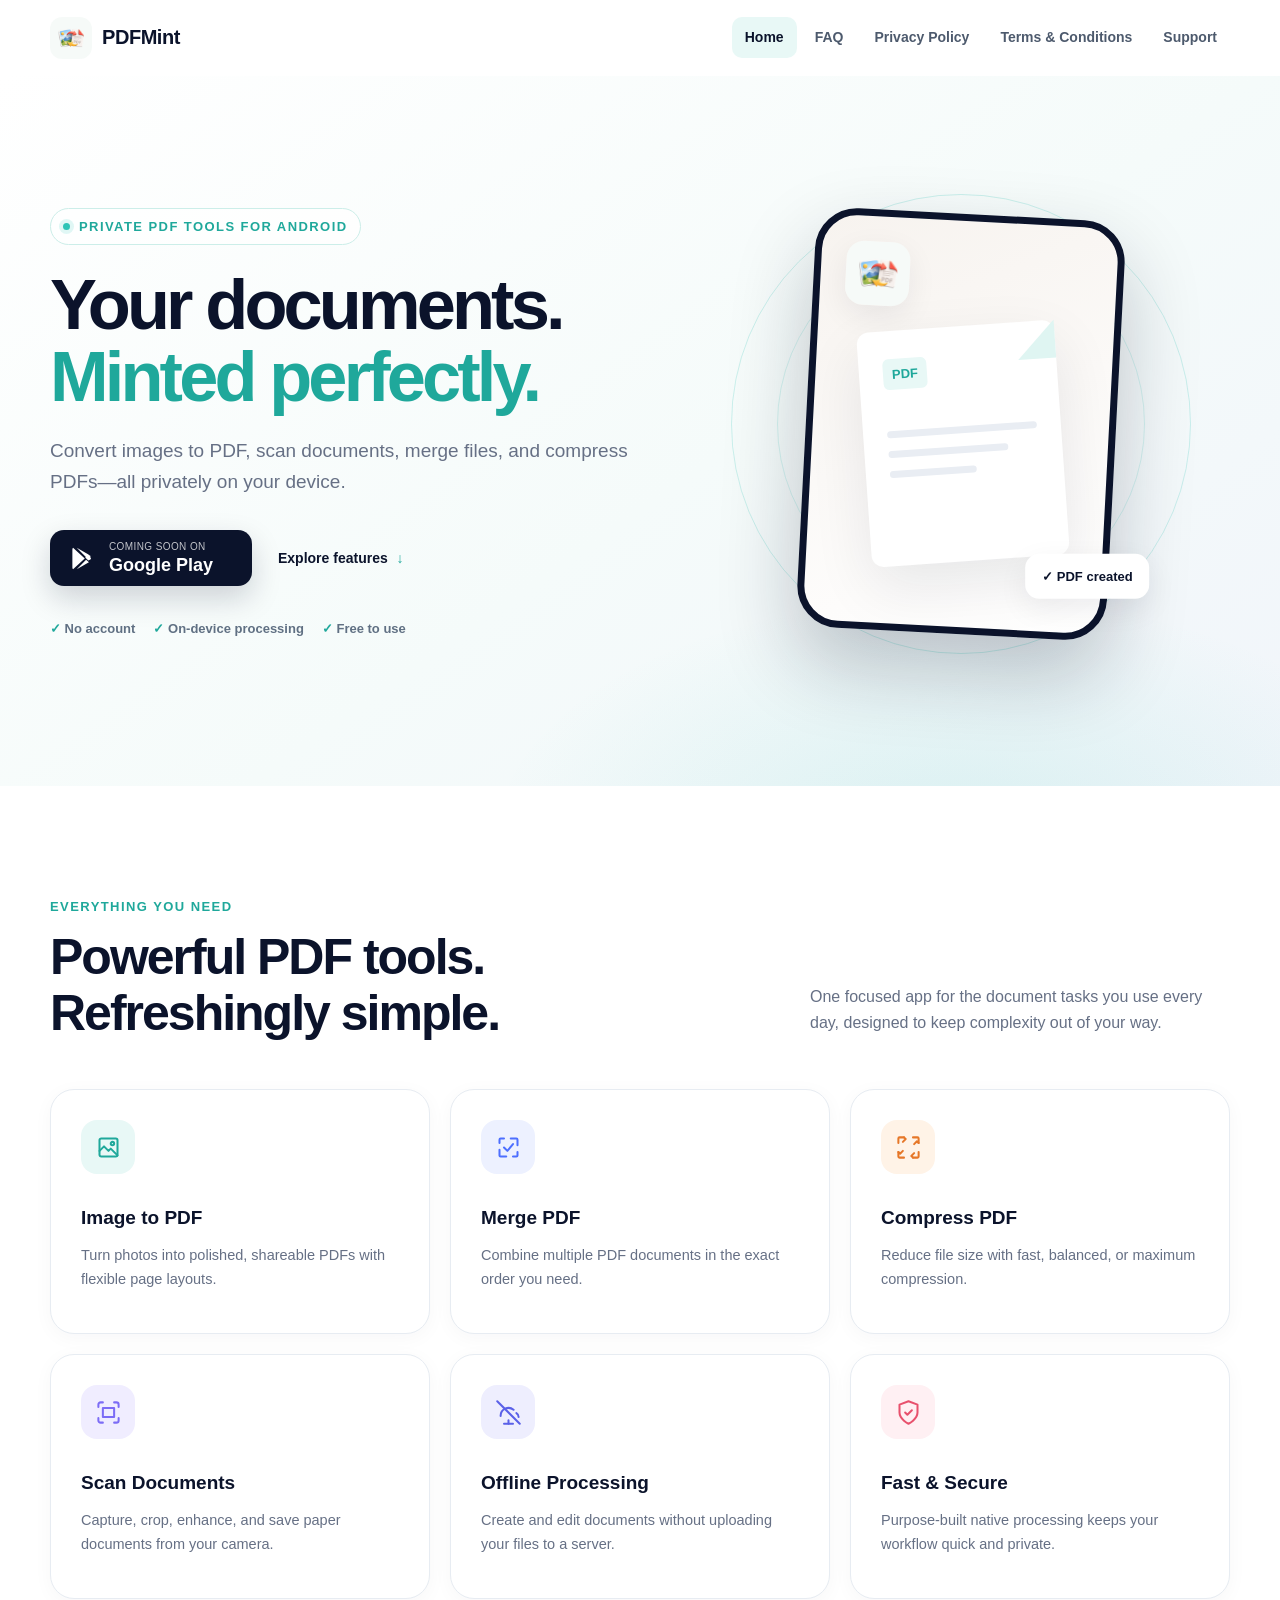
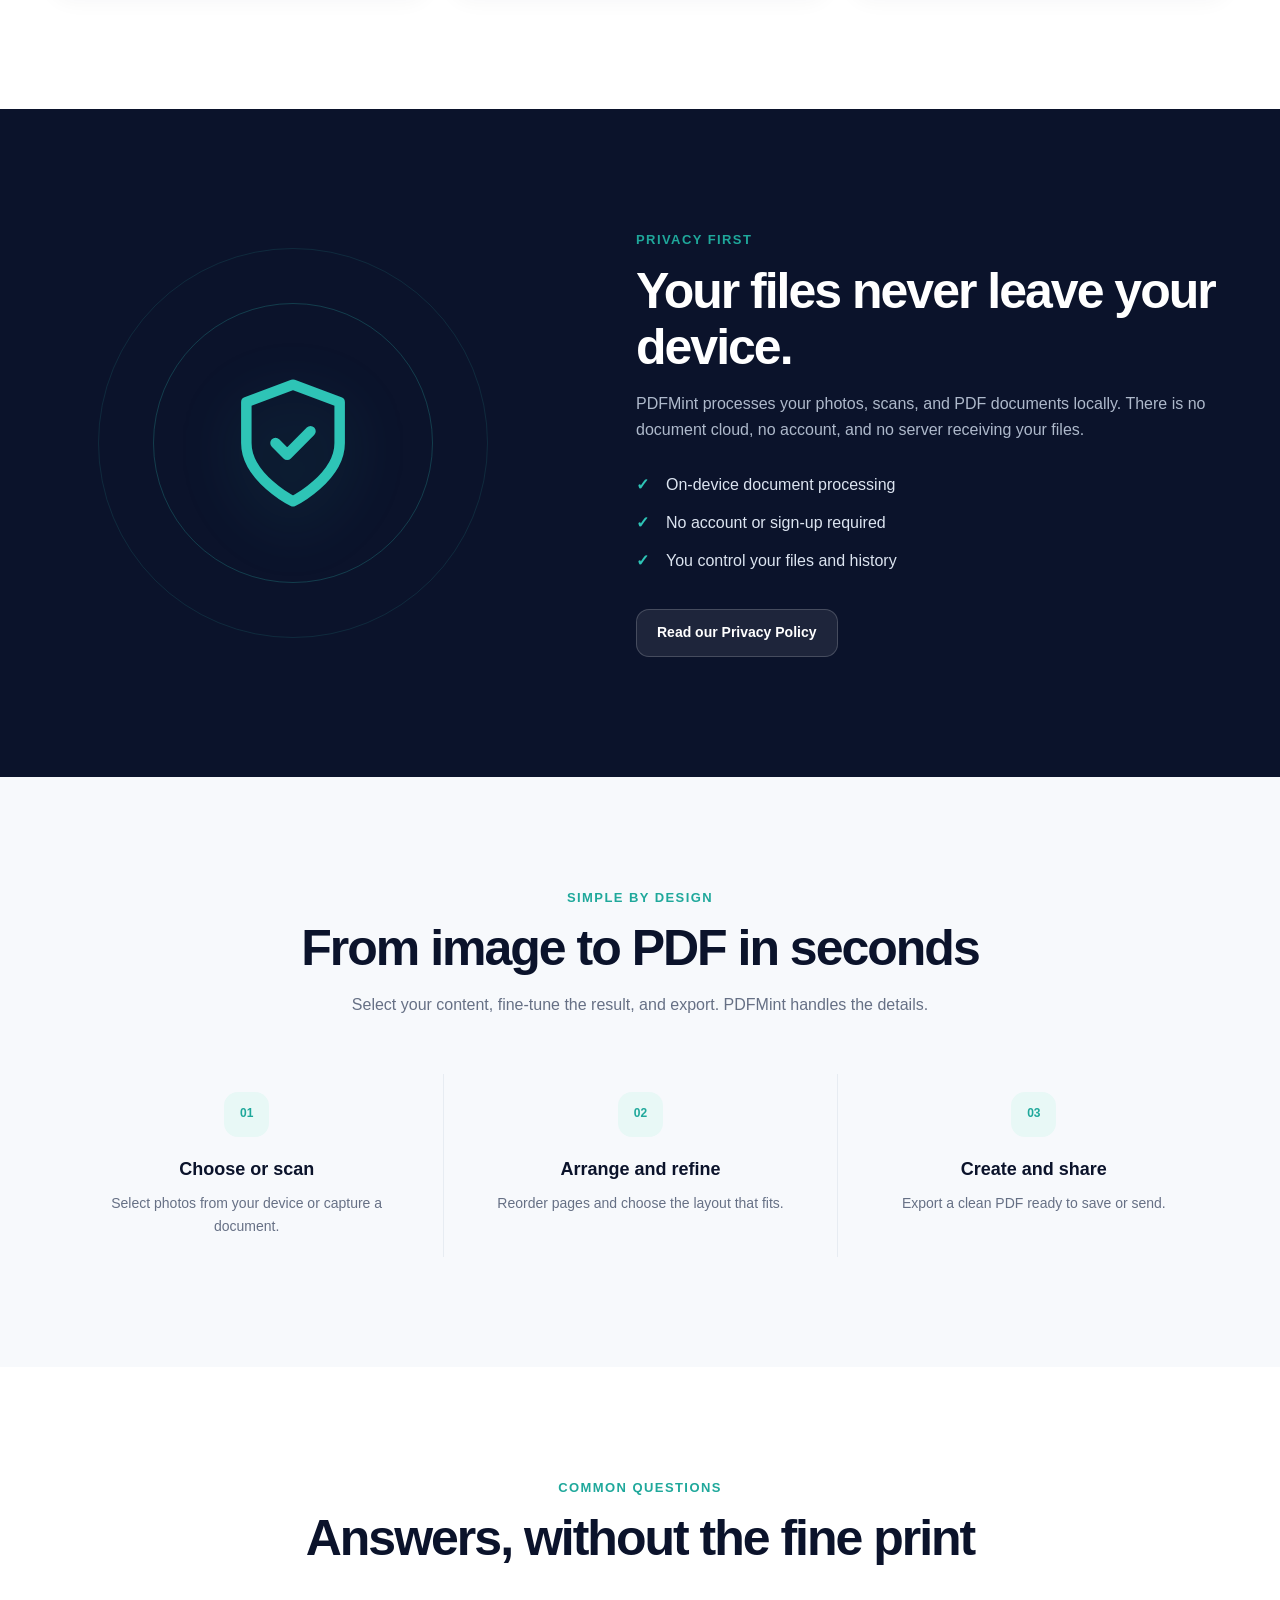
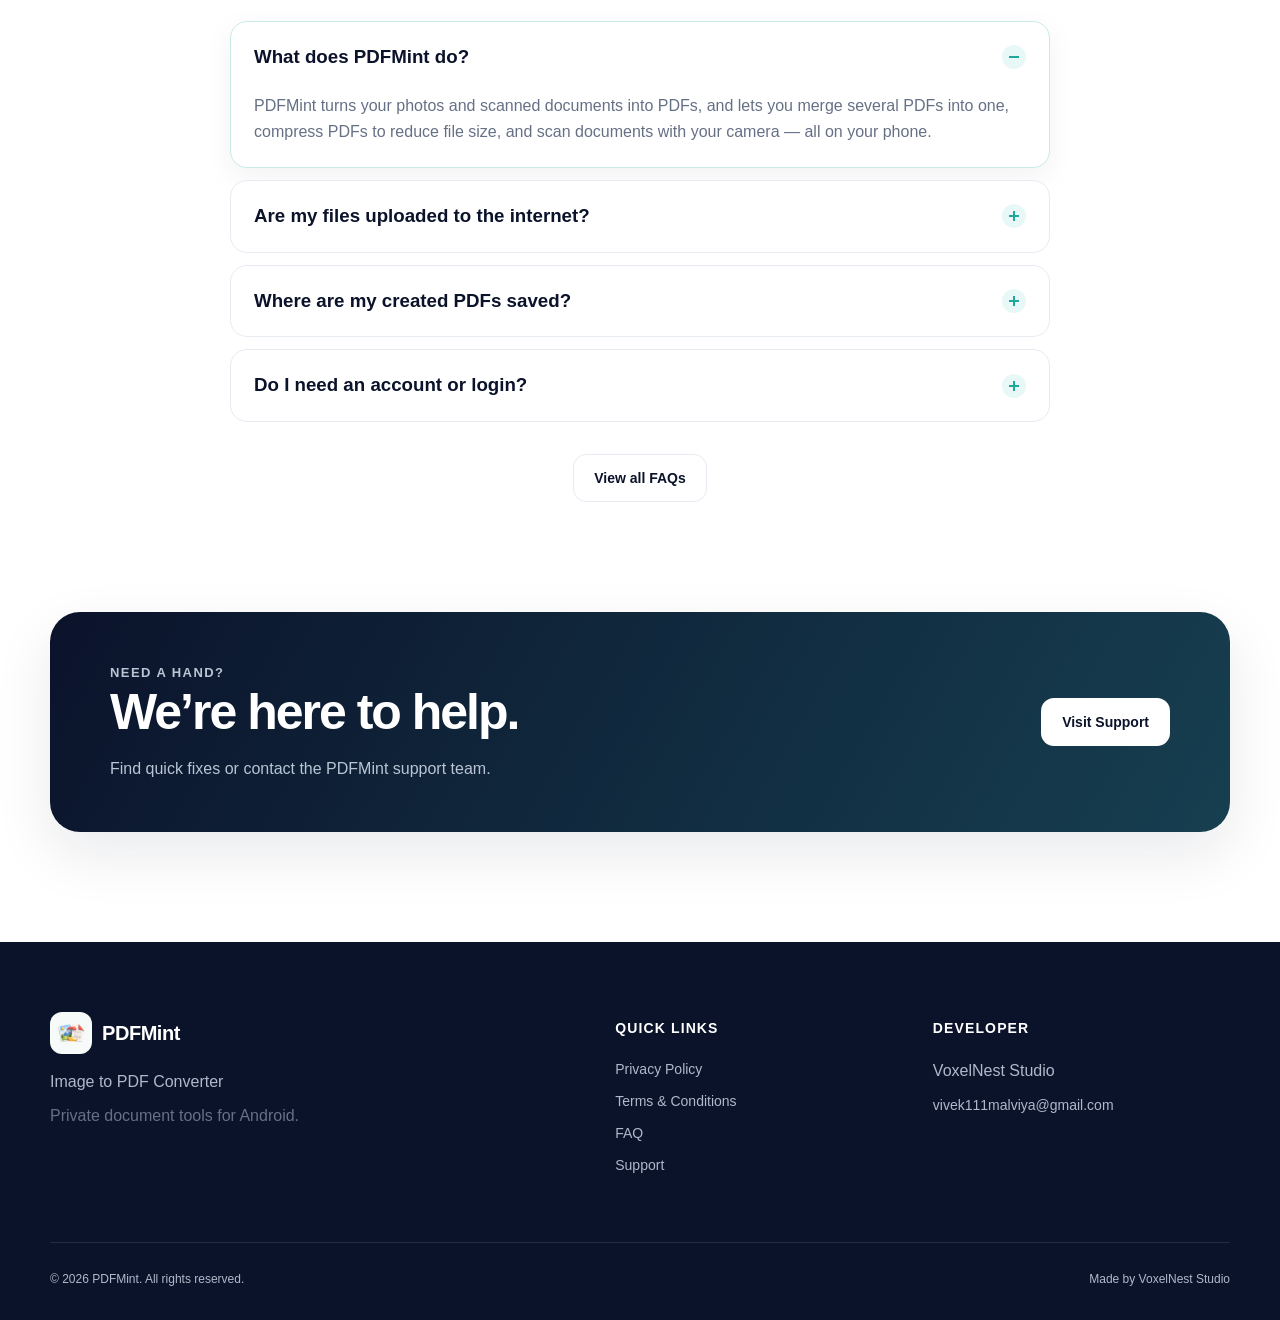
==== index.html @ 6943ca8e "Deploy PDFMint website" ====
<!doctype html>
<html lang="en"><head>
  <meta charset="utf-8"><meta name="viewport" content="width=device-width,initial-scale=1">
  <title>PDFMint — Image to PDF Converter</title><meta name="description" content="Convert images to PDF, scan documents, merge PDFs, and compress files privately on your Android device with PDFMint.">
  <link rel="canonical" href="https://vmalviya2.github.io/PDFMintWeb/"><meta name="theme-color" content="#2ec4b6">
  <meta property="og:type" content="website"><meta property="og:site_name" content="PDFMint"><meta property="og:title" content="PDFMint — Image to PDF Converter"><meta property="og:description" content="Convert images to PDF, scan documents, merge PDFs, and compress files privately on your Android device with PDFMint."><meta property="og:url" content="https://vmalviya2.github.io/PDFMintWeb/"><meta property="og:image" content="https://vmalviya2.github.io/PDFMintWeb/images/logo.png">
  <meta name="twitter:card" content="summary_large_image"><meta name="twitter:title" content="PDFMint — Image to PDF Converter"><meta name="twitter:description" content="Convert images to PDF, scan documents, merge PDFs, and compress files privately on your Android device with PDFMint."><meta name="twitter:image" content="https://vmalviya2.github.io/PDFMintWeb/images/logo.png">
  <link rel="icon" href="favicon.ico" sizes="any"><link rel="icon" type="image/png" href="images/logo.png"><link rel="apple-touch-icon" href="images/logo.png"><link rel="manifest" href="manifest.json"><link rel="stylesheet" href="css/style.css">
  <script type="application/ld+json">{"@context":"https://schema.org","@type":"SoftwareApplication","name":"PDFMint","applicationCategory":"UtilitiesApplication","operatingSystem":"Android","description":"Convert images to PDF, scan documents, merge PDFs, and compress files privately on your Android device with PDFMint.","offers":{"@type":"Offer","price":"0","priceCurrency":"USD"},"author":{"@type":"Organization","name":"VoxelNest Studio"}}</script>
</head><body><header class="site-header" data-header>
  <div class="container nav-wrap">
    <a class="brand" href="index.html" aria-label="PDFMint home"><img src="images/logo.png" alt="" width="42" height="42"><span>PDFMint</span></a>
    <button class="nav-toggle" type="button" aria-label="Open navigation" aria-expanded="false" aria-controls="site-nav" data-nav-toggle><span></span><span></span><span></span></button>
    <nav id="site-nav" class="site-nav" aria-label="Primary navigation" data-nav><a href="index.html" aria-current="page" class="active">Home</a><a href="faq.html">FAQ</a><a href="privacy-policy.html">Privacy Policy</a><a href="terms-and-conditions.html">Terms & Conditions</a><a href="support.html">Support</a></nav>
  </div>
</header><main id="main-content"><section class="hero"><div class="hero-glow"></div><div class="container hero-grid">
    <div class="hero-copy"><div class="eyebrow"><span></span>Private PDF tools for Android</div><h1>Your documents.<br><em>Minted perfectly.</em></h1><p>Convert images to PDF, scan documents, merge files, and compress PDFs—all privately on your device.</p>
    <div class="hero-actions"><span class="store-button disabled" aria-label="Google Play release coming soon"><svg viewBox="0 0 24 24" aria-hidden="true"><path d="M3.6 2.4 14 12 3.6 21.6A2 2 0 0 1 3 20.1V3.9c0-.6.2-1.1.6-1.5Zm11.6 10.7 2.5 2.3-10.8 6.1 8.3-8.4Zm3.8-1.9c.7.4.7 1.2 0 1.6l-1.8 1-2.8-2.6 2.8-2.6 1.8 1Zm-12.1-8.7 10.8 6.1-2.5 2.3-8.3-8.4Z"/></svg><span><small>Coming soon on</small>Google Play</span></span><a class="text-link" href="#features">Explore features <span>↓</span></a></div>
    <div class="trust-row"><span>✓ No account</span><span>✓ On-device processing</span><span>✓ Free to use</span></div></div>
    <div class="hero-visual" aria-hidden="true"><div class="visual-orbit"></div><div class="phone-card"><img src="images/logo.png" alt=""><div class="pdf-sheet"><span>PDF</span><i></i><i></i><i></i></div><div class="success-pill">✓ PDF created</div></div></div>
  </div></section>
  <section class="section" id="features"><div class="container"><div class="section-heading"><div><p class="kicker">Everything you need</p><h2>Powerful PDF tools.<br>Refreshingly simple.</h2></div><p>One focused app for the document tasks you use every day, designed to keep complexity out of your way.</p></div><div class="feature-grid"><article class="feature-card"><div class="feature-icon image"><svg aria-hidden="true" viewBox="0 0 24 24" fill="none" stroke="currentColor" stroke-width="1.8" stroke-linecap="round" stroke-linejoin="round"><path d="M4 5.5A1.5 1.5 0 0 1 5.5 4h13A1.5 1.5 0 0 1 20 5.5v13a1.5 1.5 0 0 1-1.5 1.5h-13A1.5 1.5 0 0 1 4 18.5v-13Z"/><path d="m4 15 4-4 4 4 2-2 6 6"/><circle cx="15.5" cy="8.5" r="1.5"/></svg></div><h3>Image to PDF</h3><p>Turn photos into polished, shareable PDFs with flexible page layouts.</p></article><article class="feature-card"><div class="feature-icon merge"><svg aria-hidden="true" viewBox="0 0 24 24" fill="none" stroke="currentColor" stroke-width="1.8" stroke-linecap="round" stroke-linejoin="round"><path d="M8 4H5a1 1 0 0 0-1 1v3"/><path d="M16 20h3a1 1 0 0 0 1-1v-3"/><path d="M14 4h5a1 1 0 0 1 1 1v5"/><path d="M10 20H5a1 1 0 0 1-1-1v-5"/><path d="m8 12 3 3 5-6"/></svg></div><h3>Merge PDF</h3><p>Combine multiple PDF documents in the exact order you need.</p></article><article class="feature-card"><div class="feature-icon compress"><svg aria-hidden="true" viewBox="0 0 24 24" fill="none" stroke="currentColor" stroke-width="1.8" stroke-linecap="round" stroke-linejoin="round"><path d="m8 3 1.5 1.5L7 7"/><path d="M3 8V4a1 1 0 0 1 1-1h4"/><path d="m16 21-1.5-1.5L17 17"/><path d="M21 16v4a1 1 0 0 1-1 1h-4"/><path d="m21 8-1.5-1.5L17 9"/><path d="M16 3h4a1 1 0 0 1 1 1v4"/><path d="m3 16 1.5 1.5L7 15"/><path d="M8 21H4a1 1 0 0 1-1-1v-4"/></svg></div><h3>Compress PDF</h3><p>Reduce file size with fast, balanced, or maximum compression.</p></article><article class="feature-card"><div class="feature-icon scan"><svg aria-hidden="true" viewBox="0 0 24 24" fill="none" stroke="currentColor" stroke-width="1.8" stroke-linecap="round" stroke-linejoin="round"><path d="M3 7V5a2 2 0 0 1 2-2h2"/><path d="M17 3h2a2 2 0 0 1 2 2v2"/><path d="M21 17v2a2 2 0 0 1-2 2h-2"/><path d="M7 21H5a2 2 0 0 1-2-2v-2"/><path d="M7 8h10v8H7z"/></svg></div><h3>Scan Documents</h3><p>Capture, crop, enhance, and save paper documents from your camera.</p></article><article class="feature-card"><div class="feature-icon offline"><svg aria-hidden="true" viewBox="0 0 24 24" fill="none" stroke="currentColor" stroke-width="1.8" stroke-linecap="round" stroke-linejoin="round"><path d="M12 19v3"/><path d="M8 22h8"/><path d="M5 15a7 7 0 0 1 11.5-5.4"/><path d="M2 2 22 22"/><path d="M19 12.5c1.2.7 2 2 2 3.5"/></svg></div><h3>Offline Processing</h3><p>Create and edit documents without uploading your files to a server.</p></article><article class="feature-card"><div class="feature-icon secure"><svg aria-hidden="true" viewBox="0 0 24 24" fill="none" stroke="currentColor" stroke-width="1.8" stroke-linecap="round" stroke-linejoin="round"><path d="M12 22s8-4 8-10V5l-8-3-8 3v7c0 6 8 10 8 10Z"/><path d="m9 12 2 2 4-4"/></svg></div><h3>Fast & Secure</h3><p>Purpose-built native processing keeps your workflow quick and private.</p></article></div></div></section>
  <section class="privacy-section"><div class="container privacy-grid"><div class="privacy-art"><svg aria-hidden="true" viewBox="0 0 24 24" fill="none" stroke="currentColor" stroke-width="1.8" stroke-linecap="round" stroke-linejoin="round"><path d="M12 22s8-4 8-10V5l-8-3-8 3v7c0 6 8 10 8 10Z"/><path d="m9 12 2 2 4-4"/></svg><div class="privacy-ring one"></div><div class="privacy-ring two"></div></div><div><p class="kicker">Privacy first</p><h2>Your files never leave your device.</h2><p>PDFMint processes your photos, scans, and PDF documents locally. There is no document cloud, no account, and no server receiving your files.</p><ul class="check-list"><li>On-device document processing</li><li>No account or sign-up required</li><li>You control your files and history</li></ul><a class="button secondary" href="privacy-policy.html">Read our Privacy Policy</a></div></div></section>
  <section class="section workflow"><div class="container"><div class="center-heading"><p class="kicker">Simple by design</p><h2>From image to PDF in seconds</h2><p>Select your content, fine-tune the result, and export. PDFMint handles the details.</p></div><div class="steps"><article><span>01</span><h3>Choose or scan</h3><p>Select photos from your device or capture a document.</p></article><article><span>02</span><h3>Arrange and refine</h3><p>Reorder pages and choose the layout that fits.</p></article><article><span>03</span><h3>Create and share</h3><p>Export a clean PDF ready to save or send.</p></article></div></div></section>
  <section class="section faq-preview"><div class="container narrow"><div class="center-heading"><p class="kicker">Common questions</p><h2>Answers, without the fine print</h2></div><div class="accordion-list"><article class="accordion open"><h3><button type="button" aria-expanded="true" aria-controls="faq-panel-0" id="faq-button-0"><span>What does PDFMint do?</span><i aria-hidden="true"></i></button></h3><div class="accordion-panel" id="faq-panel-0" role="region" aria-labelledby="faq-button-0"><div class="accordion-content"><p>PDFMint turns your photos and scanned documents into PDFs, and lets you merge several PDFs into one, compress PDFs to reduce file size, and scan documents with your camera — all on your phone.</p></div></div></article><article class="accordion"><h3><button type="button" aria-expanded="false" aria-controls="faq-panel-1" id="faq-button-1"><span>Are my files uploaded to the internet?</span><i aria-hidden="true"></i></button></h3><div class="accordion-panel" id="faq-panel-1" role="region" aria-labelledby="faq-button-1"><div class="accordion-content"><p>No. All processing happens <strong>on your device</strong>. Your images and PDFs are never uploaded to our servers. Your files stay private to your phone.</p></div></div></article><article class="accordion"><h3><button type="button" aria-expanded="false" aria-controls="faq-panel-2" id="faq-button-2"><span>Where are my created PDFs saved?</span><i aria-hidden="true"></i></button></h3><div class="accordion-panel" id="faq-panel-2" role="region" aria-labelledby="faq-button-2"><div class="accordion-content"><p>They&#39;re saved on your device and listed in the in-app <strong>History</strong> screen, where you can open, share, or delete them anytime.</p></div></div></article><article class="accordion"><h3><button type="button" aria-expanded="false" aria-controls="faq-panel-3" id="faq-button-3"><span>Do I need an account or login?</span><i aria-hidden="true"></i></button></h3><div class="accordion-panel" id="faq-panel-3" role="region" aria-labelledby="faq-button-3"><div class="accordion-content"><p>No. PDFMint works without any sign-up, account, or login.</p></div></div></article></div><div class="center-action"><a class="button secondary" href="faq.html">View all FAQs</a></div></div></section>
  <section class="section support-cta"><div class="container"><div class="cta-card"><div><p class="kicker">Need a hand?</p><h2>We’re here to help.</h2><p>Find quick fixes or contact the PDFMint support team.</p></div><a class="button light" href="support.html">Visit Support</a></div></div></section></main><footer class="site-footer"><div class="container footer-grid">
    <div class="footer-brand"><a class="brand" href="index.html"><img src="images/logo.png" alt="" width="42" height="42"><span>PDFMint</span></a><p>Image to PDF Converter</p><p class="muted">Private document tools for Android.</p></div>
    <div><h2>Quick links</h2><a href="privacy-policy.html">Privacy Policy</a><a href="terms-and-conditions.html">Terms & Conditions</a><a href="faq.html">FAQ</a><a href="support.html">Support</a></div>
    <div><h2>Developer</h2><p>VoxelNest Studio</p><a href="mailto:vivek111malviya@gmail.com">vivek111malviya@gmail.com</a></div>
  </div><div class="container footer-bottom"><p>© 2026 PDFMint. All rights reserved.</p><p>Made by VoxelNest Studio</p></div></footer><script src="js/app.js" defer></script></body></html>
---- css/style.css ----
:root {
  --navy: #0b132b;
  --navy-soft: #1c2541;
  --mint: #2ec4b6;
  --mint-dark: #1fa89b;
  --mint-pale: #e8f8f6;
  --coral: #ff6b6b;
  --ink: #152033;
  --muted: #667085;
  --line: #e7ecf2;
  --surface: #fff;
  --background: #f7f9fc;
  --shadow: 0 22px 60px rgba(11, 19, 43, .09);
  --shadow-soft: 0 10px 30px rgba(11, 19, 43, .07);
  --radius: 24px;
  --container: 1180px;
}

*, *::before, *::after { box-sizing: border-box; }
html { scroll-behavior: smooth; scroll-padding-top: 100px; }
body { margin: 0; color: var(--ink); background: var(--surface); font-family: Inter, ui-sans-serif, -apple-system, BlinkMacSystemFont, "Segoe UI", sans-serif; font-size: 16px; line-height: 1.65; -webkit-font-smoothing: antialiased; }
img, svg { display: block; max-width: 100%; }
a { color: inherit; text-decoration: none; }
button { font: inherit; }
:focus-visible { outline: 3px solid rgba(46, 196, 182, .45); outline-offset: 3px; border-radius: 8px; }
.container { width: min(calc(100% - 40px), var(--container)); margin-inline: auto; }
.narrow { max-width: 820px; }
.muted { color: var(--muted); }

.site-header { position: sticky; z-index: 100; top: 0; height: 76px; border-bottom: 1px solid transparent; background: rgba(255, 255, 255, .82); backdrop-filter: blur(18px); transition: box-shadow .2s, border-color .2s; }
.site-header.scrolled { border-color: var(--line); box-shadow: 0 7px 24px rgba(11, 19, 43, .05); }
.nav-wrap { height: 100%; display: flex; align-items: center; justify-content: space-between; }
.brand { display: inline-flex; align-items: center; gap: 10px; color: var(--navy); font-size: 20px; font-weight: 800; letter-spacing: -.45px; }
.brand img { width: 42px; height: 42px; border-radius: 12px; object-fit: cover; }
.site-nav { display: flex; align-items: center; gap: 5px; }
.site-nav a { padding: 9px 13px; border-radius: 10px; color: #4d5a6d; font-size: 14px; font-weight: 600; transition: color .18s, background .18s; }
.site-nav a:hover, .site-nav a.active { color: var(--navy); background: var(--mint-pale); }
.nav-toggle { display: none; width: 44px; height: 44px; border: 0; border-radius: 12px; background: var(--background); padding: 11px; cursor: pointer; }
.nav-toggle span { display: block; height: 2px; margin: 5px 0; border-radius: 2px; background: var(--navy); transition: transform .2s, opacity .2s; }

.hero { position: relative; overflow: hidden; background: linear-gradient(145deg, #fff 0%, #f5fbfa 55%, #f1f5fa 100%); }
.hero::before { content: ""; position: absolute; inset: auto -15% -45% 35%; height: 75%; background: radial-gradient(ellipse, rgba(46, 196, 182, .13), transparent 65%); }
.hero-grid { min-height: 710px; display: grid; grid-template-columns: 1.05fr .95fr; align-items: center; gap: 48px; padding-block: 70px 85px; }
.eyebrow, .kicker { color: var(--mint-dark); font-size: 13px; font-weight: 800; letter-spacing: .11em; text-transform: uppercase; }
.eyebrow { display: inline-flex; align-items: center; gap: 9px; padding: 7px 12px; border: 1px solid #cceee9; border-radius: 100px; background: rgba(255,255,255,.75); }
.eyebrow span { width: 7px; height: 7px; border-radius: 50%; background: var(--mint); box-shadow: 0 0 0 4px rgba(46,196,182,.14); }
.hero h1 { margin: 24px 0 22px; color: var(--navy); font-size: clamp(50px, 5.5vw, 76px); line-height: 1.02; letter-spacing: -.055em; }
.hero h1 em { color: var(--mint-dark); font-style: normal; }
.hero-copy > p { max-width: 590px; margin: 0; color: var(--muted); font-size: 19px; line-height: 1.65; }
.hero-actions { display: flex; align-items: center; gap: 26px; margin-top: 33px; }
.store-button { min-width: 202px; display: inline-flex; align-items: center; gap: 13px; padding: 11px 19px; border-radius: 14px; background: var(--navy); color: #fff; box-shadow: 0 12px 30px rgba(11,19,43,.18); }
.store-button svg { width: 27px; fill: currentColor; }
.store-button span { font-size: 18px; font-weight: 700; line-height: 1.12; }
.store-button small { display: block; margin-bottom: 2px; font-size: 10px; font-weight: 500; letter-spacing: .04em; text-transform: uppercase; opacity: .75; }
.store-button.disabled { cursor: default; }
.text-link { color: var(--navy); font-size: 14px; font-weight: 700; }
.text-link span { margin-left: 5px; color: var(--mint-dark); }
.trust-row { display: flex; flex-wrap: wrap; gap: 18px; margin-top: 32px; color: #607083; font-size: 13px; font-weight: 600; }
.trust-row span::first-letter { color: var(--mint-dark); }
.hero-visual { position: relative; min-height: 480px; display: grid; place-items: center; }
.visual-orbit { position: absolute; width: 460px; height: 460px; border: 1px solid rgba(46,196,182,.22); border-radius: 50%; }
.visual-orbit::before, .visual-orbit::after { content: ""; position: absolute; border: 1px solid rgba(46,196,182,.17); border-radius: 50%; inset: 45px; }
.visual-orbit::after { inset: 100px; background: rgba(46,196,182,.06); }
.phone-card { position: relative; z-index: 2; width: 310px; height: 420px; border: 7px solid var(--navy); border-radius: 42px; background: linear-gradient(155deg, #f7f3ef, #fff); box-shadow: 0 35px 80px rgba(11,19,43,.24); transform: rotate(3deg); }
.phone-card > img { position: absolute; top: 25px; left: 25px; width: 64px; height: 64px; border-radius: 18px; box-shadow: var(--shadow-soft); }
.pdf-sheet { position: absolute; top: 105px; left: 52px; width: 198px; height: 235px; padding: 28px 24px; border-radius: 12px; background: white; box-shadow: var(--shadow); transform: rotate(-7deg); }
.pdf-sheet::after { content: ""; position: absolute; right: 0; top: 0; border-width: 0 0 38px 38px; border-style: solid; border-color: transparent transparent #dff5f2 transparent; }
.pdf-sheet span { display: inline-block; margin-bottom: 28px; padding: 5px 9px; border-radius: 6px; color: var(--mint-dark); background: var(--mint-pale); font-weight: 800; font-size: 13px; }
.pdf-sheet i { display: block; height: 7px; margin: 13px 0; border-radius: 9px; background: #e9edf3; }
.pdf-sheet i:nth-of-type(2) { width: 80%; }.pdf-sheet i:nth-of-type(3) { width: 58%; }
.success-pill { position: absolute; z-index: 3; right: -48px; bottom: 35px; padding: 12px 17px; border-radius: 14px; color: var(--navy); background: white; box-shadow: var(--shadow-soft); font-size: 13px; font-weight: 800; transform: rotate(-3deg); }

.section { padding-block: 110px; }
.section-heading { display: grid; grid-template-columns: 1.25fr .75fr; gap: 60px; align-items: end; margin-bottom: 48px; }
.kicker { margin: 0 0 12px; }
.section h2, .privacy-section h2, .page-hero h1 { margin: 0; color: var(--navy); font-size: clamp(34px, 4vw, 50px); line-height: 1.12; letter-spacing: -.04em; }
.section-heading > p { margin: 0 0 5px; color: var(--muted); }
.feature-grid { display: grid; grid-template-columns: repeat(3, 1fr); gap: 20px; }
.feature-card { min-height: 245px; padding: 30px; border: 1px solid var(--line); border-radius: var(--radius); background: #fff; box-shadow: 0 4px 20px rgba(11,19,43,.035); transition: transform .22s, box-shadow .22s, border-color .22s; }
.feature-card:hover { transform: translateY(-5px); border-color: #caeae6; box-shadow: var(--shadow-soft); }
.feature-icon { width: 54px; height: 54px; display: grid; place-items: center; margin-bottom: 28px; border-radius: 16px; color: var(--mint-dark); background: var(--mint-pale); }
.feature-icon svg { width: 27px; }
.feature-icon.merge { color: #4d6fff; background: #edf1ff; }.feature-icon.compress { color: #e67728; background: #fff3e7; }.feature-icon.scan { color: #7c6cf6; background: #f0edff; }.feature-icon.offline { color: #5a60e8; background: #eeeefe; }.feature-icon.secure { color: #e8516d; background: #fff0f3; }
.feature-card h3 { margin: 0 0 10px; color: var(--navy); font-size: 19px; }
.feature-card p { margin: 0; color: var(--muted); font-size: 14.5px; }

.privacy-section { overflow: hidden; padding-block: 120px; color: #d5ddeb; background: var(--navy); }
.privacy-grid { display: grid; grid-template-columns: .9fr 1.1fr; align-items: center; gap: 100px; }
.privacy-section h2 { color: white; max-width: 620px; }
.privacy-section p:not(.kicker) { color: #aeb9cb; max-width: 650px; }
.privacy-art { position: relative; height: 360px; display: grid; place-items: center; }
.privacy-art > svg { position: relative; z-index: 2; width: 140px; color: var(--mint); filter: drop-shadow(0 18px 30px rgba(46,196,182,.2)); }
.privacy-ring { position: absolute; width: 280px; height: 280px; border: 1px solid rgba(46,196,182,.24); border-radius: 50%; }
.privacy-ring.two { width: 390px; height: 390px; opacity: .55; }
.check-list { padding: 0; margin: 28px 0 34px; list-style: none; }
.check-list li { position: relative; margin: 12px 0; padding-left: 30px; color: #dce4f0; }
.check-list li::before { content: "✓"; position: absolute; left: 0; color: var(--mint); font-weight: 800; }
.button { display: inline-flex; min-height: 48px; align-items: center; justify-content: center; padding: 11px 20px; border: 1px solid transparent; border-radius: 13px; font-size: 14px; font-weight: 800; transition: transform .18s, box-shadow .18s, background .18s; }
.button:hover { transform: translateY(-2px); }
.button.primary { color: white; background: var(--mint-dark); box-shadow: 0 10px 24px rgba(31,168,155,.2); }
.button.secondary { color: var(--navy); border-color: var(--line); background: white; }
.privacy-section .button.secondary { color: white; border-color: rgba(255,255,255,.18); background: rgba(255,255,255,.08); }
.button.light { color: var(--navy); background: white; }

.workflow { background: var(--background); }
.center-heading { max-width: 700px; margin: 0 auto 55px; text-align: center; }
.center-heading > p:last-child { color: var(--muted); }
.steps { display: grid; grid-template-columns: repeat(3, 1fr); counter-reset: step; }
.steps article { position: relative; padding: 18px 45px; text-align: center; }
.steps article + article { border-left: 1px solid var(--line); }
.steps span { display: inline-grid; width: 45px; height: 45px; place-items: center; margin-bottom: 18px; border-radius: 14px; color: var(--mint-dark); background: var(--mint-pale); font-size: 12px; font-weight: 900; }
.steps h3 { margin: 0 0 8px; color: var(--navy); font-size: 18px; }.steps p { margin: 0; color: var(--muted); font-size: 14px; }
.faq-preview { background: white; }.accordion-list { display: grid; gap: 12px; }
.accordion { overflow: hidden; border: 1px solid var(--line); border-radius: 17px; background: white; transition: border-color .2s, box-shadow .2s; }
.accordion.open { border-color: #c9ebe7; box-shadow: 0 9px 30px rgba(11,19,43,.055); }
.accordion h3 { margin: 0; }
.accordion button { width: 100%; display: flex; align-items: center; justify-content: space-between; gap: 20px; padding: 20px 23px; border: 0; color: var(--navy); background: transparent; text-align: left; font-weight: 750; cursor: pointer; }
.accordion button i { position: relative; flex: 0 0 24px; width: 24px; height: 24px; border-radius: 50%; background: var(--mint-pale); }
.accordion button i::before, .accordion button i::after { content: ""; position: absolute; top: 11px; left: 7px; width: 10px; height: 2px; background: var(--mint-dark); transition: transform .22s; }
.accordion button i::after { transform: rotate(90deg); }.accordion.open button i::after { transform: rotate(0); }
.accordion-panel { display: grid; grid-template-rows: 0fr; transition: grid-template-rows .25s ease; }.accordion.open .accordion-panel { grid-template-rows: 1fr; }
.accordion-content { overflow: hidden; color: var(--muted); }.accordion-content > * { margin: 0; padding: 0 23px 21px; }.accordion-content ul { margin-left: 43px; padding-left: 15px; }
.center-action { margin-top: 32px; text-align: center; }
.support-cta { padding-top: 0; }.cta-card { display: flex; align-items: center; justify-content: space-between; gap: 30px; padding: 50px 60px; border-radius: 30px; color: #dce6ef; background: linear-gradient(120deg, var(--navy), #163f50); box-shadow: var(--shadow); }.cta-card h2 { color: white; }.cta-card p { margin-bottom: 0; color: #b9c5d5; }

.page-hero { padding: 82px 0 70px; text-align: center; background: linear-gradient(145deg, #f4fbfa, #f7f9fc); border-bottom: 1px solid var(--line); }
.page-hero h1 { max-width: 780px; margin-inline: auto; }
.page-hero > .container > p:not(.kicker):not(.updated) { max-width: 620px; margin: 20px auto 0; color: var(--muted); font-size: 18px; }
.page-hero .updated { display: inline-block; margin: 20px 0 0; padding: 6px 12px; border-radius: 100px; color: #667085; background: white; border: 1px solid var(--line); font-size: 12px; font-weight: 700; }
.content-section { padding-block: 72px 110px; background: white; }
.prose { color: #4b596d; }
.prose > :first-child { margin-top: 0; }
.prose h2 { margin: 52px 0 15px; padding-top: 4px; color: var(--navy); font-size: 27px; line-height: 1.25; letter-spacing: -.025em; }
.prose h3 { margin: 30px 0 10px; color: var(--navy); font-size: 19px; }
.prose p { margin: 0 0 18px; }.prose ul, .prose ol { margin: 0 0 24px; padding-left: 24px; }.prose li { margin: 7px 0; padding-left: 4px; }.prose strong { color: #26354a; }.prose a { color: var(--mint-dark); font-weight: 650; text-decoration: underline; text-decoration-color: rgba(31,168,155,.35); text-underline-offset: 3px; }.prose hr { height: 1px; margin: 42px 0; border: 0; background: var(--line); }.prose em { color: #778397; }.prose code { padding: 2px 6px; border-radius: 5px; background: #f0f3f7; font-size: .9em; }.prose pre { overflow: auto; padding: 20px; border-radius: 14px; color: #dce4ef; background: var(--navy); }
.accordion-list.full { gap: 14px; }.accordion-list.full .accordion button { padding: 23px 25px; font-size: 16px; }.accordion-list.full .accordion-content > * { padding-inline: 25px; }
.help-strip { display: flex; justify-content: space-between; align-items: center; gap: 25px; margin-top: 50px; padding: 32px; border-radius: 22px; background: var(--background); }.help-strip h2 { margin: 0; color: var(--navy); font-size: 21px; }.help-strip p { margin: 3px 0 0; color: var(--muted); }
.support-layout { display: grid; grid-template-columns: 350px 1fr; align-items: start; gap: 70px; }.contact-card { position: sticky; top: 105px; padding: 31px; border: 1px solid #cdece8; border-radius: 24px; background: linear-gradient(145deg, #f1fbfa, white); box-shadow: var(--shadow-soft); }.mail-icon { width: 52px; height: 52px; display: grid; place-items: center; margin-bottom: 24px; border-radius: 16px; color: white; background: var(--mint-dark); font-size: 24px; font-weight: 800; }.contact-card h2 { margin: 0 0 10px; color: var(--navy); font-size: 25px; }.contact-card > p:not(.kicker) { color: var(--muted); font-size: 14px; }.full-button { width: 100%; margin: 13px 0; }.email-link { display: block; overflow-wrap: anywhere; color: var(--mint-dark); font-size: 13px; font-weight: 700; text-align: center; }.support-prose h2:first-of-type, .support-prose > p:first-of-type, .support-prose > hr:first-of-type { display: none; }

.site-footer { padding: 70px 0 24px; color: #aeb9ca; background: var(--navy); }.site-footer .brand { color: white; }.footer-grid { display: grid; grid-template-columns: 2fr 1fr 1.2fr; gap: 70px; }.site-footer h2 { margin: 5px 0 18px; color: white; font-size: 14px; text-transform: uppercase; letter-spacing: .08em; }.site-footer p { margin: 7px 0; }.site-footer a:not(.brand) { display: block; width: fit-content; margin: 9px 0; font-size: 14px; transition: color .15s; }.site-footer a:hover { color: var(--mint); }.footer-bottom { display: flex; justify-content: space-between; margin-top: 55px; padding-top: 20px; border-top: 1px solid rgba(255,255,255,.1); font-size: 12px; }
.not-found { min-height: 65vh; display: grid; place-items: center; padding: 60px 20px; text-align: center; }.not-found span { color: var(--mint-dark); font-size: 14px; font-weight: 900; letter-spacing: .15em; }.not-found h1 { margin: 8px 0; color: var(--navy); font-size: clamp(38px, 6vw, 60px); letter-spacing: -.045em; }.not-found p { margin: 0 0 28px; color: var(--muted); }

@media (max-width: 900px) {
  .hero-grid { grid-template-columns: 1fr; text-align: center; padding-top: 80px; }.hero-copy > p { margin-inline: auto; }.hero-actions, .trust-row { justify-content: center; }.hero-visual { min-height: 420px; }.feature-grid { grid-template-columns: repeat(2, 1fr); }.privacy-grid { grid-template-columns: 1fr; gap: 45px; }.privacy-art { height: 280px; }.section-heading { grid-template-columns: 1fr; gap: 18px; }.support-layout { grid-template-columns: 1fr; gap: 35px; }.contact-card { position: static; }.footer-grid { grid-template-columns: 1.4fr 1fr; }.footer-grid > div:last-child { grid-column: 1 / -1; }
}

@media (max-width: 700px) {
  .site-header { height: 68px; }.nav-toggle { display: block; }.site-nav { position: absolute; top: 68px; left: 20px; right: 20px; display: grid; visibility: hidden; padding: 10px; border: 1px solid var(--line); border-radius: 16px; background: white; box-shadow: var(--shadow); opacity: 0; transform: translateY(-8px); transition: opacity .18s, transform .18s, visibility .18s; }.site-nav.open { visibility: visible; opacity: 1; transform: none; }.site-nav a { padding: 12px 14px; }.nav-toggle.open span:nth-child(1) { transform: translateY(7px) rotate(45deg); }.nav-toggle.open span:nth-child(2) { opacity: 0; }.nav-toggle.open span:nth-child(3) { transform: translateY(-7px) rotate(-45deg); }
  .hero-grid { min-height: auto; padding-block: 65px; }.hero h1 { font-size: clamp(42px, 13vw, 60px); }.hero-copy > p { font-size: 17px; }.hero-actions { flex-direction: column; gap: 18px; }.trust-row { gap: 8px 16px; }.hero-visual { min-height: 370px; transform: scale(.86); margin: -15px 0; }.visual-orbit { width: 390px; height: 390px; }.section { padding-block: 78px; }.feature-grid { grid-template-columns: 1fr; }.feature-card { min-height: auto; }.privacy-section { padding-block: 80px; }.privacy-grid { gap: 20px; }.privacy-ring.two { width: 330px; height: 330px; }.steps { grid-template-columns: 1fr; gap: 0; }.steps article { padding: 24px 30px; }.steps article + article { border-top: 1px solid var(--line); border-left: 0; }.cta-card { align-items: flex-start; flex-direction: column; padding: 36px 30px; }.page-hero { padding-block: 62px 55px; }.content-section { padding-block: 52px 80px; }.prose h2 { margin-top: 42px; font-size: 24px; }.help-strip { align-items: flex-start; flex-direction: column; }.footer-grid { grid-template-columns: 1fr; gap: 36px; }.footer-grid > div:last-child { grid-column: auto; }.footer-bottom { align-items: flex-start; flex-direction: column; gap: 4px; }.footer-bottom p { margin: 2px 0; }
}

@media (prefers-reduced-motion: reduce) { *, *::before, *::after { scroll-behavior: auto !important; transition-duration: .01ms !important; animation-duration: .01ms !important; animation-iteration-count: 1 !important; } }
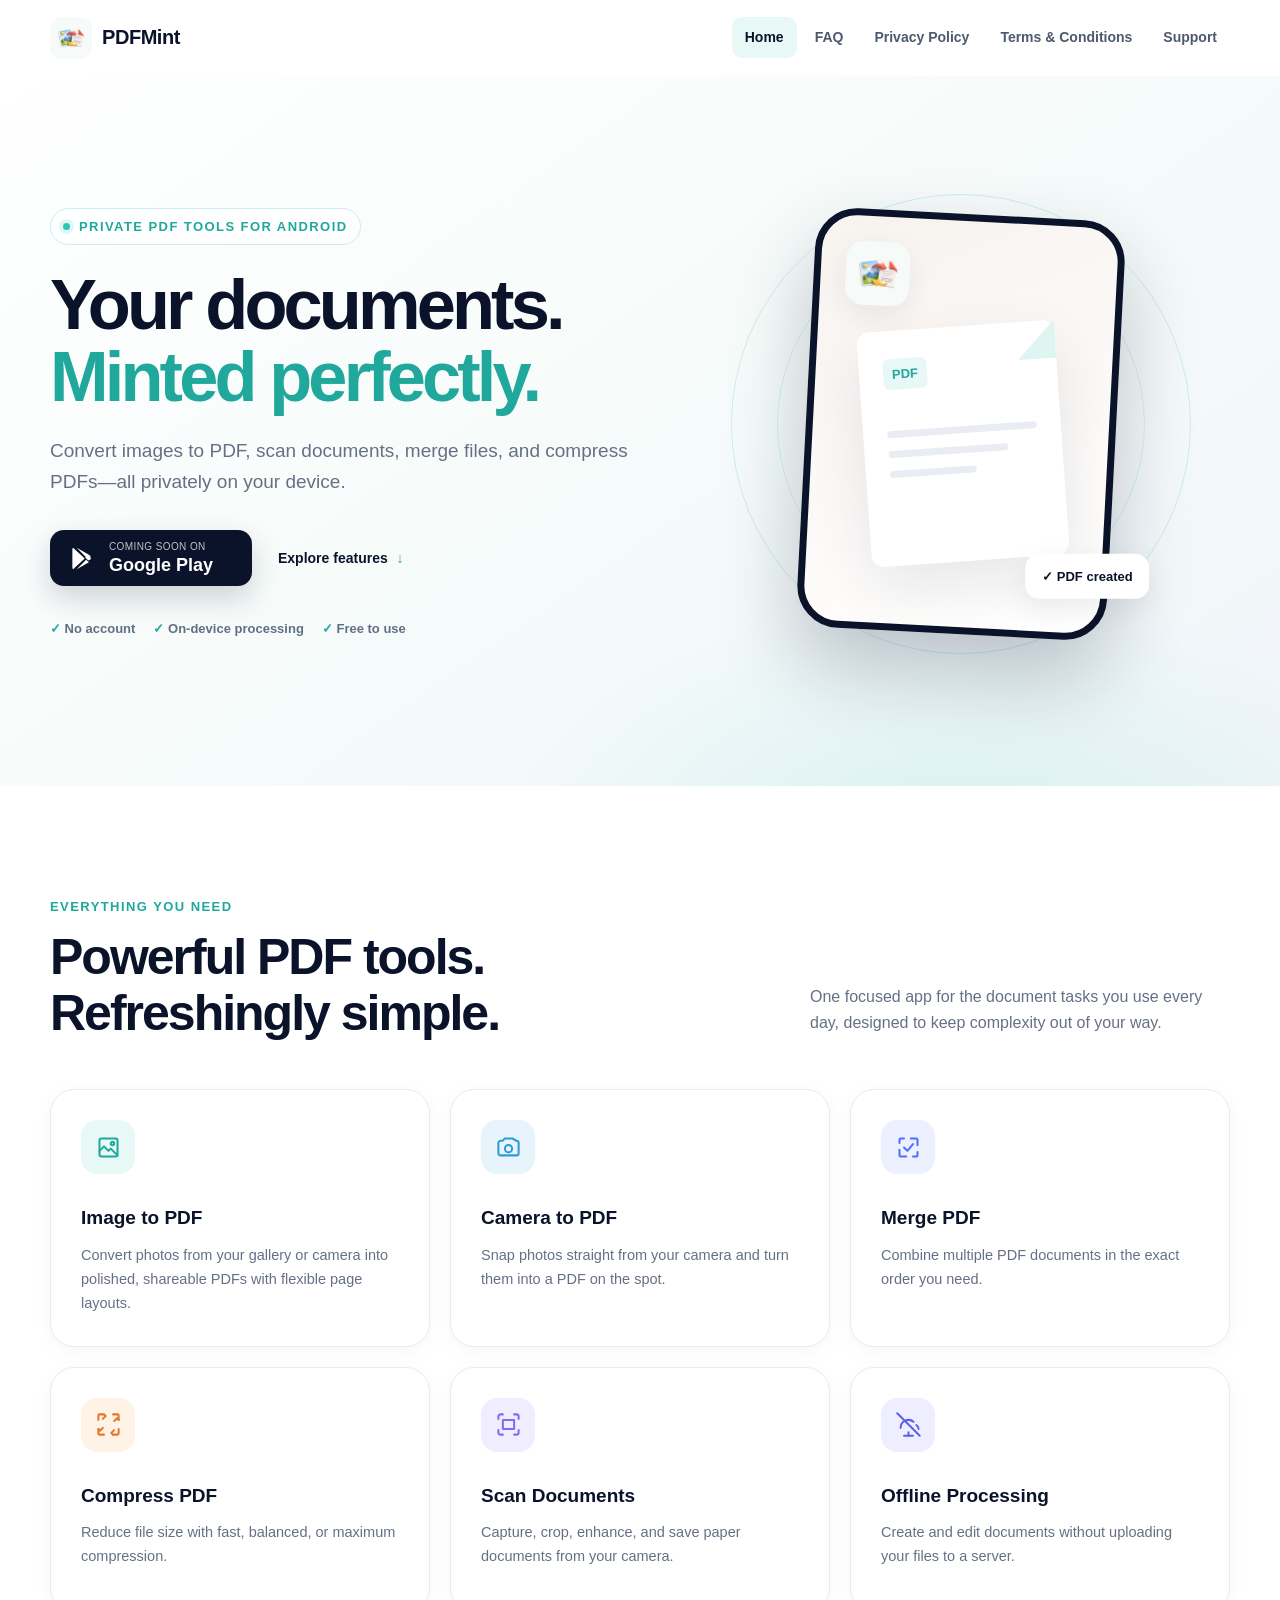
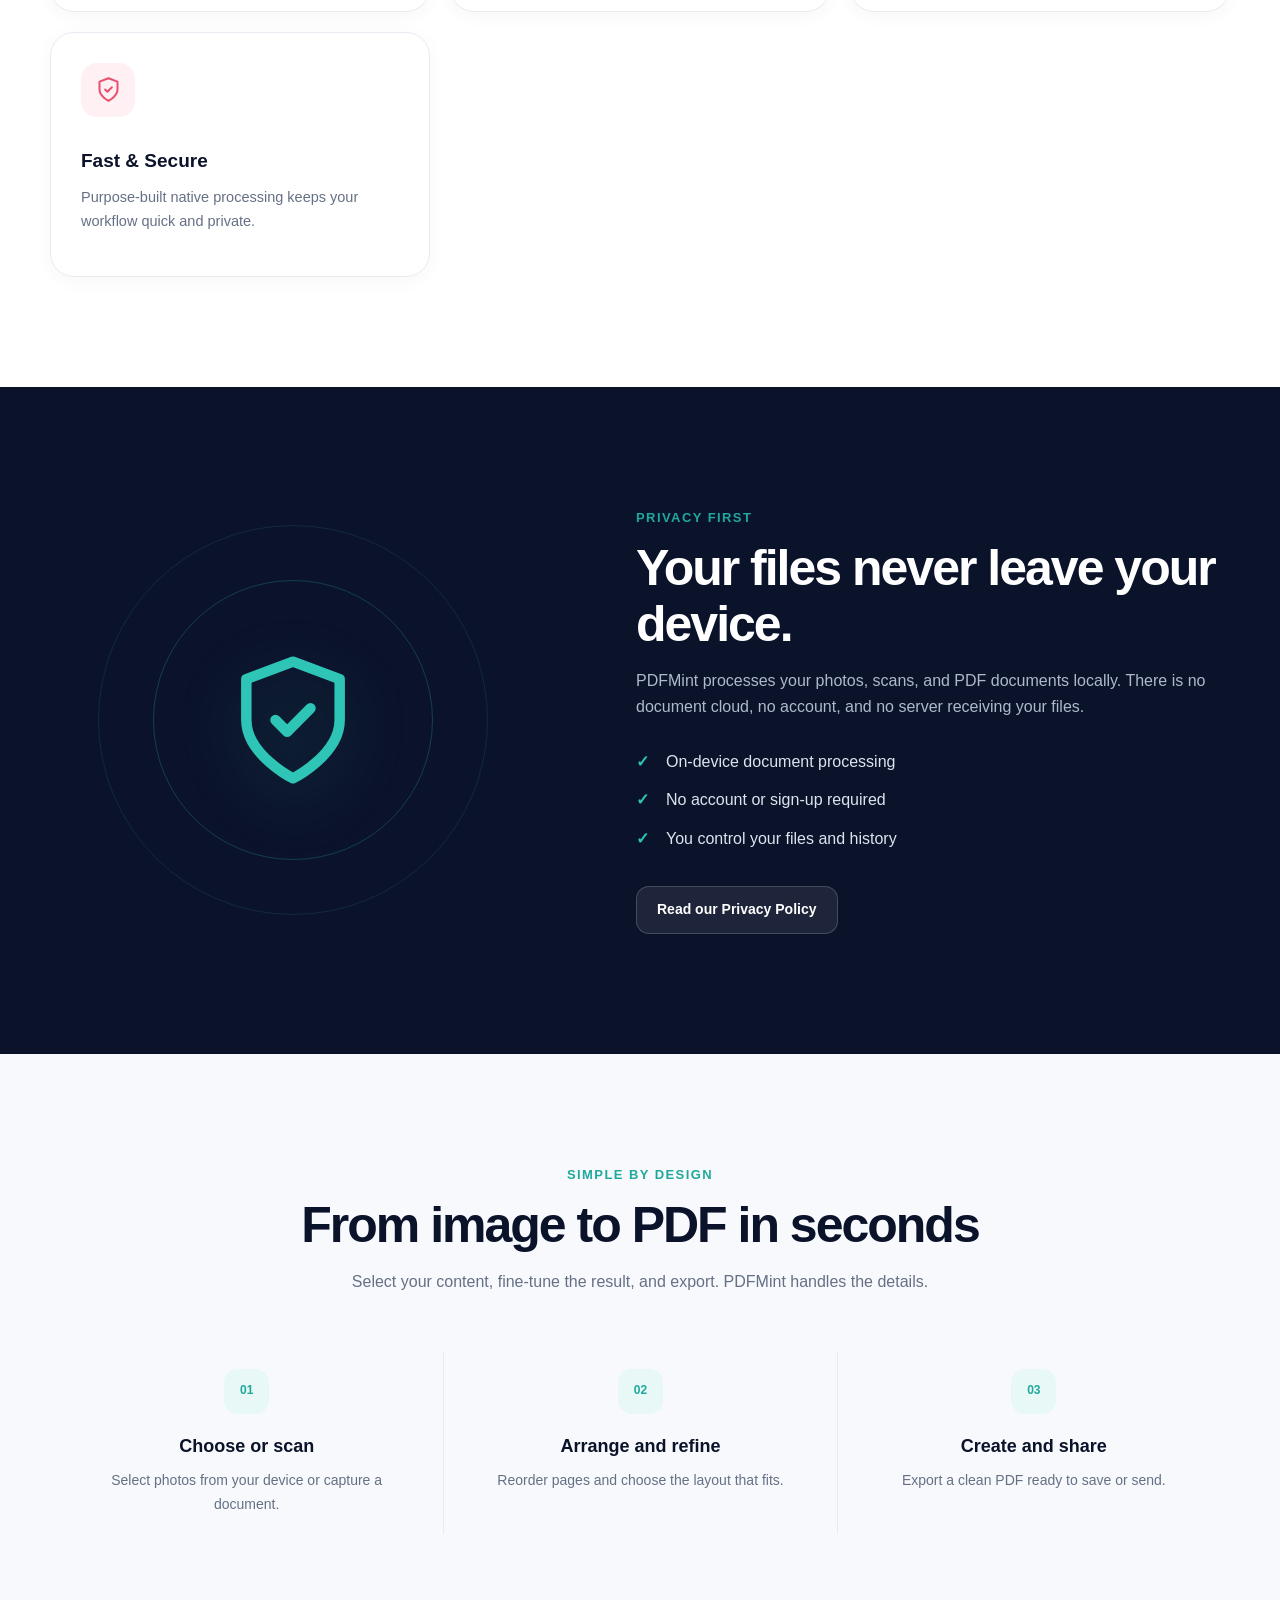
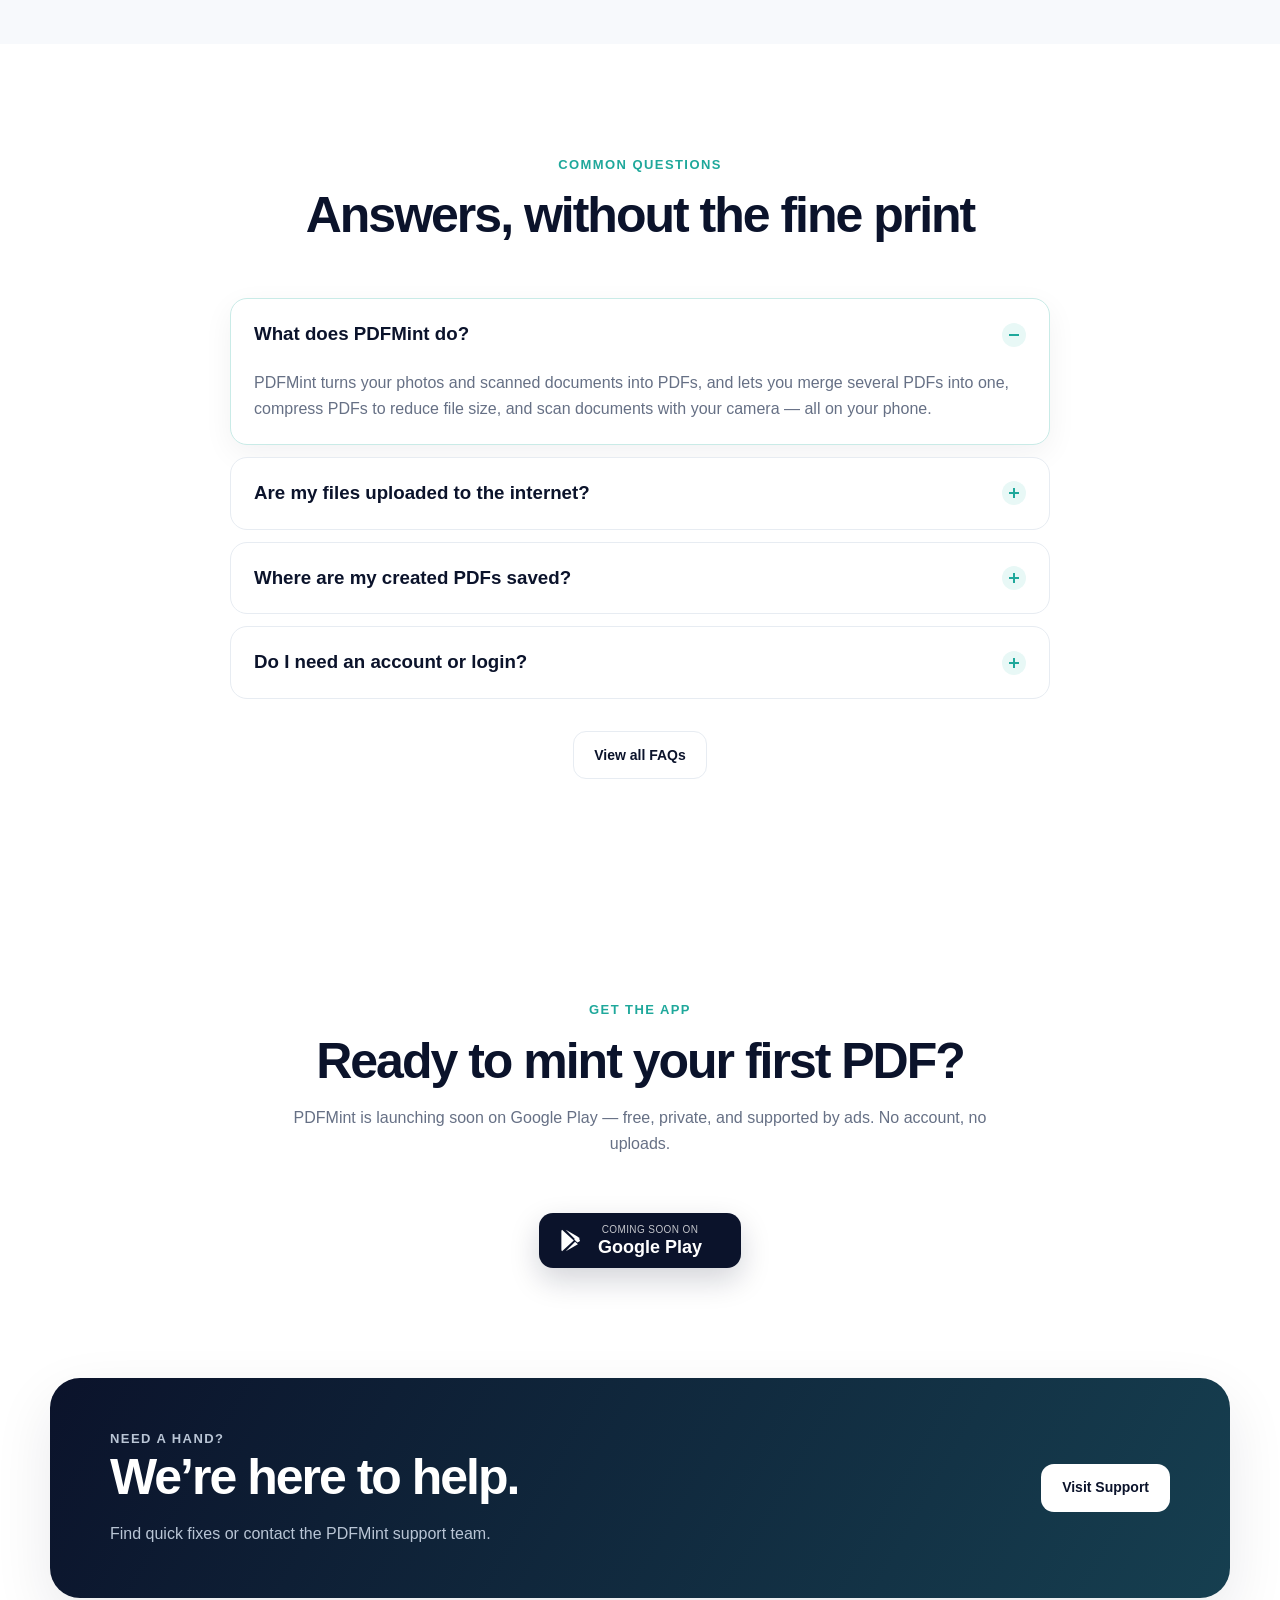
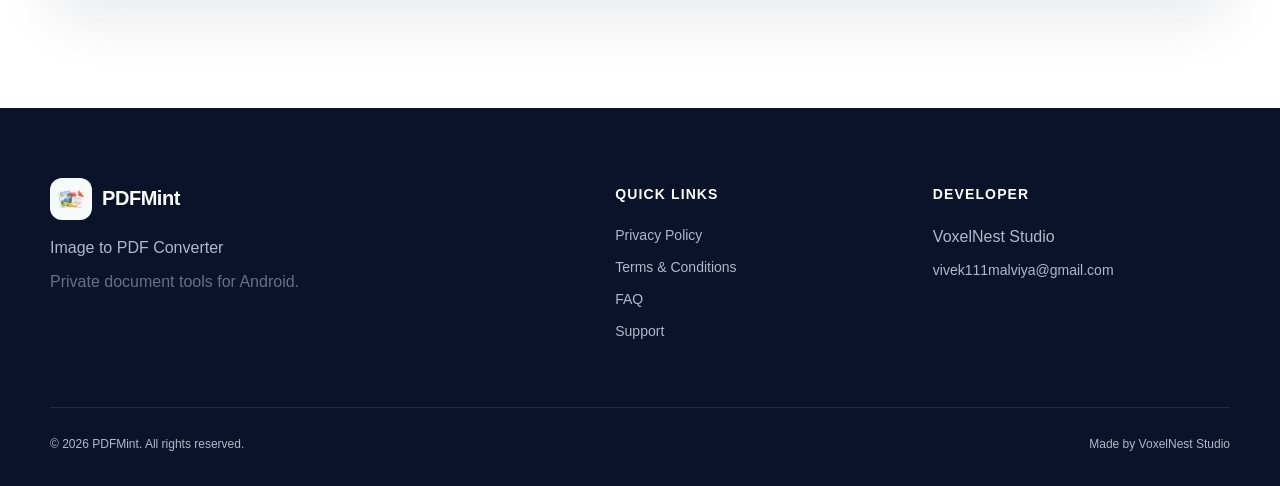
==== commit f04e0705: "Improve website content to match app: clean legal pages, add Camera-to-PDF & download CTA, expand FA" ====
--- a/index.html
+++ b/index.html
@@ -2,9 +2,9 @@
 <html lang="en"><head>
   <meta charset="utf-8"><meta name="viewport" content="width=device-width,initial-scale=1">
   <title>PDFMint — Image to PDF Converter</title><meta name="description" content="Convert images to PDF, scan documents, merge PDFs, and compress files privately on your Android device with PDFMint.">
-  <link rel="canonical" href="https://vmalviya2.github.io/PDFMintWeb/"><meta name="theme-color" content="#2ec4b6">
-  <meta property="og:type" content="website"><meta property="og:site_name" content="PDFMint"><meta property="og:title" content="PDFMint — Image to PDF Converter"><meta property="og:description" content="Convert images to PDF, scan documents, merge PDFs, and compress files privately on your Android device with PDFMint."><meta property="og:url" content="https://vmalviya2.github.io/PDFMintWeb/"><meta property="og:image" content="https://vmalviya2.github.io/PDFMintWeb/images/logo.png">
-  <meta name="twitter:card" content="summary_large_image"><meta name="twitter:title" content="PDFMint — Image to PDF Converter"><meta name="twitter:description" content="Convert images to PDF, scan documents, merge PDFs, and compress files privately on your Android device with PDFMint."><meta name="twitter:image" content="https://vmalviya2.github.io/PDFMintWeb/images/logo.png">
+  <link rel="canonical" href="https://vmalviya2.github.io/pdfmint-website/"><meta name="theme-color" content="#2ec4b6">
+  <meta property="og:type" content="website"><meta property="og:site_name" content="PDFMint"><meta property="og:title" content="PDFMint — Image to PDF Converter"><meta property="og:description" content="Convert images to PDF, scan documents, merge PDFs, and compress files privately on your Android device with PDFMint."><meta property="og:url" content="https://vmalviya2.github.io/pdfmint-website/"><meta property="og:image" content="https://vmalviya2.github.io/pdfmint-website/images/logo.png">
+  <meta name="twitter:card" content="summary_large_image"><meta name="twitter:title" content="PDFMint — Image to PDF Converter"><meta name="twitter:description" content="Convert images to PDF, scan documents, merge PDFs, and compress files privately on your Android device with PDFMint."><meta name="twitter:image" content="https://vmalviya2.github.io/pdfmint-website/images/logo.png">
   <link rel="icon" href="favicon.ico" sizes="any"><link rel="icon" type="image/png" href="images/logo.png"><link rel="apple-touch-icon" href="images/logo.png"><link rel="manifest" href="manifest.json"><link rel="stylesheet" href="css/style.css">
   <script type="application/ld+json">{"@context":"https://schema.org","@type":"SoftwareApplication","name":"PDFMint","applicationCategory":"UtilitiesApplication","operatingSystem":"Android","description":"Convert images to PDF, scan documents, merge PDFs, and compress files privately on your Android device with PDFMint.","offers":{"@type":"Offer","price":"0","priceCurrency":"USD"},"author":{"@type":"Organization","name":"VoxelNest Studio"}}</script>
 </head><body><header class="site-header" data-header>
@@ -19,11 +19,11 @@
     <div class="trust-row"><span>✓ No account</span><span>✓ On-device processing</span><span>✓ Free to use</span></div></div>
     <div class="hero-visual" aria-hidden="true"><div class="visual-orbit"></div><div class="phone-card"><img src="images/logo.png" alt=""><div class="pdf-sheet"><span>PDF</span><i></i><i></i><i></i></div><div class="success-pill">✓ PDF created</div></div></div>
   </div></section>
-  <section class="section" id="features"><div class="container"><div class="section-heading"><div><p class="kicker">Everything you need</p><h2>Powerful PDF tools.<br>Refreshingly simple.</h2></div><p>One focused app for the document tasks you use every day, designed to keep complexity out of your way.</p></div><div class="feature-grid"><article class="feature-card"><div class="feature-icon image"><svg aria-hidden="true" viewBox="0 0 24 24" fill="none" stroke="currentColor" stroke-width="1.8" stroke-linecap="round" stroke-linejoin="round"><path d="M4 5.5A1.5 1.5 0 0 1 5.5 4h13A1.5 1.5 0 0 1 20 5.5v13a1.5 1.5 0 0 1-1.5 1.5h-13A1.5 1.5 0 0 1 4 18.5v-13Z"/><path d="m4 15 4-4 4 4 2-2 6 6"/><circle cx="15.5" cy="8.5" r="1.5"/></svg></div><h3>Image to PDF</h3><p>Turn photos into polished, shareable PDFs with flexible page layouts.</p></article><article class="feature-card"><div class="feature-icon merge"><svg aria-hidden="true" viewBox="0 0 24 24" fill="none" stroke="currentColor" stroke-width="1.8" stroke-linecap="round" stroke-linejoin="round"><path d="M8 4H5a1 1 0 0 0-1 1v3"/><path d="M16 20h3a1 1 0 0 0 1-1v-3"/><path d="M14 4h5a1 1 0 0 1 1 1v5"/><path d="M10 20H5a1 1 0 0 1-1-1v-5"/><path d="m8 12 3 3 5-6"/></svg></div><h3>Merge PDF</h3><p>Combine multiple PDF documents in the exact order you need.</p></article><article class="feature-card"><div class="feature-icon compress"><svg aria-hidden="true" viewBox="0 0 24 24" fill="none" stroke="currentColor" stroke-width="1.8" stroke-linecap="round" stroke-linejoin="round"><path d="m8 3 1.5 1.5L7 7"/><path d="M3 8V4a1 1 0 0 1 1-1h4"/><path d="m16 21-1.5-1.5L17 17"/><path d="M21 16v4a1 1 0 0 1-1 1h-4"/><path d="m21 8-1.5-1.5L17 9"/><path d="M16 3h4a1 1 0 0 1 1 1v4"/><path d="m3 16 1.5 1.5L7 15"/><path d="M8 21H4a1 1 0 0 1-1-1v-4"/></svg></div><h3>Compress PDF</h3><p>Reduce file size with fast, balanced, or maximum compression.</p></article><article class="feature-card"><div class="feature-icon scan"><svg aria-hidden="true" viewBox="0 0 24 24" fill="none" stroke="currentColor" stroke-width="1.8" stroke-linecap="round" stroke-linejoin="round"><path d="M3 7V5a2 2 0 0 1 2-2h2"/><path d="M17 3h2a2 2 0 0 1 2 2v2"/><path d="M21 17v2a2 2 0 0 1-2 2h-2"/><path d="M7 21H5a2 2 0 0 1-2-2v-2"/><path d="M7 8h10v8H7z"/></svg></div><h3>Scan Documents</h3><p>Capture, crop, enhance, and save paper documents from your camera.</p></article><article class="feature-card"><div class="feature-icon offline"><svg aria-hidden="true" viewBox="0 0 24 24" fill="none" stroke="currentColor" stroke-width="1.8" stroke-linecap="round" stroke-linejoin="round"><path d="M12 19v3"/><path d="M8 22h8"/><path d="M5 15a7 7 0 0 1 11.5-5.4"/><path d="M2 2 22 22"/><path d="M19 12.5c1.2.7 2 2 2 3.5"/></svg></div><h3>Offline Processing</h3><p>Create and edit documents without uploading your files to a server.</p></article><article class="feature-card"><div class="feature-icon secure"><svg aria-hidden="true" viewBox="0 0 24 24" fill="none" stroke="currentColor" stroke-width="1.8" stroke-linecap="round" stroke-linejoin="round"><path d="M12 22s8-4 8-10V5l-8-3-8 3v7c0 6 8 10 8 10Z"/><path d="m9 12 2 2 4-4"/></svg></div><h3>Fast & Secure</h3><p>Purpose-built native processing keeps your workflow quick and private.</p></article></div></div></section>
+  <section class="section" id="features"><div class="container"><div class="section-heading"><div><p class="kicker">Everything you need</p><h2>Powerful PDF tools.<br>Refreshingly simple.</h2></div><p>One focused app for the document tasks you use every day, designed to keep complexity out of your way.</p></div><div class="feature-grid"><article class="feature-card"><div class="feature-icon image"><svg aria-hidden="true" viewBox="0 0 24 24" fill="none" stroke="currentColor" stroke-width="1.8" stroke-linecap="round" stroke-linejoin="round"><path d="M4 5.5A1.5 1.5 0 0 1 5.5 4h13A1.5 1.5 0 0 1 20 5.5v13a1.5 1.5 0 0 1-1.5 1.5h-13A1.5 1.5 0 0 1 4 18.5v-13Z"/><path d="m4 15 4-4 4 4 2-2 6 6"/><circle cx="15.5" cy="8.5" r="1.5"/></svg></div><h3>Image to PDF</h3><p>Convert photos from your gallery or camera into polished, shareable PDFs with flexible page layouts.</p></article><article class="feature-card"><div class="feature-icon camera"><svg aria-hidden="true" viewBox="0 0 24 24" fill="none" stroke="currentColor" stroke-width="1.8" stroke-linecap="round" stroke-linejoin="round"><path d="M3 8a2 2 0 0 1 2-2h2l1.5-2h7L19 6h0a2 2 0 0 1 2 2v9a2 2 0 0 1-2 2H5a2 2 0 0 1-2-2V8Z"/><circle cx="12" cy="13" r="3.2"/></svg></div><h3>Camera to PDF</h3><p>Snap photos straight from your camera and turn them into a PDF on the spot.</p></article><article class="feature-card"><div class="feature-icon merge"><svg aria-hidden="true" viewBox="0 0 24 24" fill="none" stroke="currentColor" stroke-width="1.8" stroke-linecap="round" stroke-linejoin="round"><path d="M8 4H5a1 1 0 0 0-1 1v3"/><path d="M16 20h3a1 1 0 0 0 1-1v-3"/><path d="M14 4h5a1 1 0 0 1 1 1v5"/><path d="M10 20H5a1 1 0 0 1-1-1v-5"/><path d="m8 12 3 3 5-6"/></svg></div><h3>Merge PDF</h3><p>Combine multiple PDF documents in the exact order you need.</p></article><article class="feature-card"><div class="feature-icon compress"><svg aria-hidden="true" viewBox="0 0 24 24" fill="none" stroke="currentColor" stroke-width="1.8" stroke-linecap="round" stroke-linejoin="round"><path d="m8 3 1.5 1.5L7 7"/><path d="M3 8V4a1 1 0 0 1 1-1h4"/><path d="m16 21-1.5-1.5L17 17"/><path d="M21 16v4a1 1 0 0 1-1 1h-4"/><path d="m21 8-1.5-1.5L17 9"/><path d="M16 3h4a1 1 0 0 1 1 1v4"/><path d="m3 16 1.5 1.5L7 15"/><path d="M8 21H4a1 1 0 0 1-1-1v-4"/></svg></div><h3>Compress PDF</h3><p>Reduce file size with fast, balanced, or maximum compression.</p></article><article class="feature-card"><div class="feature-icon scan"><svg aria-hidden="true" viewBox="0 0 24 24" fill="none" stroke="currentColor" stroke-width="1.8" stroke-linecap="round" stroke-linejoin="round"><path d="M3 7V5a2 2 0 0 1 2-2h2"/><path d="M17 3h2a2 2 0 0 1 2 2v2"/><path d="M21 17v2a2 2 0 0 1-2 2h-2"/><path d="M7 21H5a2 2 0 0 1-2-2v-2"/><path d="M7 8h10v8H7z"/></svg></div><h3>Scan Documents</h3><p>Capture, crop, enhance, and save paper documents from your camera.</p></article><article class="feature-card"><div class="feature-icon offline"><svg aria-hidden="true" viewBox="0 0 24 24" fill="none" stroke="currentColor" stroke-width="1.8" stroke-linecap="round" stroke-linejoin="round"><path d="M12 19v3"/><path d="M8 22h8"/><path d="M5 15a7 7 0 0 1 11.5-5.4"/><path d="M2 2 22 22"/><path d="M19 12.5c1.2.7 2 2 2 3.5"/></svg></div><h3>Offline Processing</h3><p>Create and edit documents without uploading your files to a server.</p></article><article class="feature-card"><div class="feature-icon secure"><svg aria-hidden="true" viewBox="0 0 24 24" fill="none" stroke="currentColor" stroke-width="1.8" stroke-linecap="round" stroke-linejoin="round"><path d="M12 22s8-4 8-10V5l-8-3-8 3v7c0 6 8 10 8 10Z"/><path d="m9 12 2 2 4-4"/></svg></div><h3>Fast & Secure</h3><p>Purpose-built native processing keeps your workflow quick and private.</p></article></div></div></section>
   <section class="privacy-section"><div class="container privacy-grid"><div class="privacy-art"><svg aria-hidden="true" viewBox="0 0 24 24" fill="none" stroke="currentColor" stroke-width="1.8" stroke-linecap="round" stroke-linejoin="round"><path d="M12 22s8-4 8-10V5l-8-3-8 3v7c0 6 8 10 8 10Z"/><path d="m9 12 2 2 4-4"/></svg><div class="privacy-ring one"></div><div class="privacy-ring two"></div></div><div><p class="kicker">Privacy first</p><h2>Your files never leave your device.</h2><p>PDFMint processes your photos, scans, and PDF documents locally. There is no document cloud, no account, and no server receiving your files.</p><ul class="check-list"><li>On-device document processing</li><li>No account or sign-up required</li><li>You control your files and history</li></ul><a class="button secondary" href="privacy-policy.html">Read our Privacy Policy</a></div></div></section>
   <section class="section workflow"><div class="container"><div class="center-heading"><p class="kicker">Simple by design</p><h2>From image to PDF in seconds</h2><p>Select your content, fine-tune the result, and export. PDFMint handles the details.</p></div><div class="steps"><article><span>01</span><h3>Choose or scan</h3><p>Select photos from your device or capture a document.</p></article><article><span>02</span><h3>Arrange and refine</h3><p>Reorder pages and choose the layout that fits.</p></article><article><span>03</span><h3>Create and share</h3><p>Export a clean PDF ready to save or send.</p></article></div></div></section>
   <section class="section faq-preview"><div class="container narrow"><div class="center-heading"><p class="kicker">Common questions</p><h2>Answers, without the fine print</h2></div><div class="accordion-list"><article class="accordion open"><h3><button type="button" aria-expanded="true" aria-controls="faq-panel-0" id="faq-button-0"><span>What does PDFMint do?</span><i aria-hidden="true"></i></button></h3><div class="accordion-panel" id="faq-panel-0" role="region" aria-labelledby="faq-button-0"><div class="accordion-content"><p>PDFMint turns your photos and scanned documents into PDFs, and lets you merge several PDFs into one, compress PDFs to reduce file size, and scan documents with your camera — all on your phone.</p></div></div></article><article class="accordion"><h3><button type="button" aria-expanded="false" aria-controls="faq-panel-1" id="faq-button-1"><span>Are my files uploaded to the internet?</span><i aria-hidden="true"></i></button></h3><div class="accordion-panel" id="faq-panel-1" role="region" aria-labelledby="faq-button-1"><div class="accordion-content"><p>No. All processing happens <strong>on your device</strong>. Your images and PDFs are never uploaded to our servers. Your files stay private to your phone.</p></div></div></article><article class="accordion"><h3><button type="button" aria-expanded="false" aria-controls="faq-panel-2" id="faq-button-2"><span>Where are my created PDFs saved?</span><i aria-hidden="true"></i></button></h3><div class="accordion-panel" id="faq-panel-2" role="region" aria-labelledby="faq-button-2"><div class="accordion-content"><p>They&#39;re saved on your device and listed in the in-app <strong>History</strong> screen, where you can open, share, or delete them anytime.</p></div></div></article><article class="accordion"><h3><button type="button" aria-expanded="false" aria-controls="faq-panel-3" id="faq-button-3"><span>Do I need an account or login?</span><i aria-hidden="true"></i></button></h3><div class="accordion-panel" id="faq-panel-3" role="region" aria-labelledby="faq-button-3"><div class="accordion-content"><p>No. PDFMint works without any sign-up, account, or login.</p></div></div></article></div><div class="center-action"><a class="button secondary" href="faq.html">View all FAQs</a></div></div></section>
-  <section class="section support-cta"><div class="container"><div class="cta-card"><div><p class="kicker">Need a hand?</p><h2>We’re here to help.</h2><p>Find quick fixes or contact the PDFMint support team.</p></div><a class="button light" href="support.html">Visit Support</a></div></div></section></main><footer class="site-footer"><div class="container footer-grid">
+  <section class="section" id="download"><div class="container narrow"><div class="center-heading"><p class="kicker">Get the app</p><h2>Ready to mint your first PDF?</h2><p>PDFMint is launching soon on Google Play — free, private, and supported by ads. No account, no uploads.</p></div><div class="center-action"><span class="store-button disabled" aria-label="Google Play release coming soon"><svg viewBox="0 0 24 24" aria-hidden="true"><path d="M3.6 2.4 14 12 3.6 21.6A2 2 0 0 1 3 20.1V3.9c0-.6.2-1.1.6-1.5Zm11.6 10.7 2.5 2.3-10.8 6.1 8.3-8.4Zm3.8-1.9c.7.4.7 1.2 0 1.6l-1.8 1-2.8-2.6 2.8-2.6 1.8 1Zm-12.1-8.7 10.8 6.1-2.5 2.3-8.3-8.4Z"/></svg><span><small>Coming soon on</small>Google Play</span></span></div></div></section><section class="section support-cta"><div class="container"><div class="cta-card"><div><p class="kicker">Need a hand?</p><h2>We’re here to help.</h2><p>Find quick fixes or contact the PDFMint support team.</p></div><a class="button light" href="support.html">Visit Support</a></div></div></section></main><footer class="site-footer"><div class="container footer-grid">
     <div class="footer-brand"><a class="brand" href="index.html"><img src="images/logo.png" alt="" width="42" height="42"><span>PDFMint</span></a><p>Image to PDF Converter</p><p class="muted">Private document tools for Android.</p></div>
     <div><h2>Quick links</h2><a href="privacy-policy.html">Privacy Policy</a><a href="terms-and-conditions.html">Terms & Conditions</a><a href="faq.html">FAQ</a><a href="support.html">Support</a></div>
     <div><h2>Developer</h2><p>VoxelNest Studio</p><a href="mailto:vivek111malviya@gmail.com">vivek111malviya@gmail.com</a></div>
--- a/css/style.css
+++ b/css/style.css
@@ -80,7 +80,7 @@
 .feature-card:hover { transform: translateY(-5px); border-color: #caeae6; box-shadow: var(--shadow-soft); }
 .feature-icon { width: 54px; height: 54px; display: grid; place-items: center; margin-bottom: 28px; border-radius: 16px; color: var(--mint-dark); background: var(--mint-pale); }
 .feature-icon svg { width: 27px; }
-.feature-icon.merge { color: #4d6fff; background: #edf1ff; }.feature-icon.compress { color: #e67728; background: #fff3e7; }.feature-icon.scan { color: #7c6cf6; background: #f0edff; }.feature-icon.offline { color: #5a60e8; background: #eeeefe; }.feature-icon.secure { color: #e8516d; background: #fff0f3; }
+.feature-icon.merge { color: #4d6fff; background: #edf1ff; }.feature-icon.compress { color: #e67728; background: #fff3e7; }.feature-icon.scan { color: #7c6cf6; background: #f0edff; }.feature-icon.offline { color: #5a60e8; background: #eeeefe; }.feature-icon.secure { color: #e8516d; background: #fff0f3; }.feature-icon.camera { color: #2f9bd6; background: #e7f4fc; }
 .feature-card h3 { margin: 0 0 10px; color: var(--navy); font-size: 19px; }
 .feature-card p { margin: 0; color: var(--muted); font-size: 14.5px; }
 
